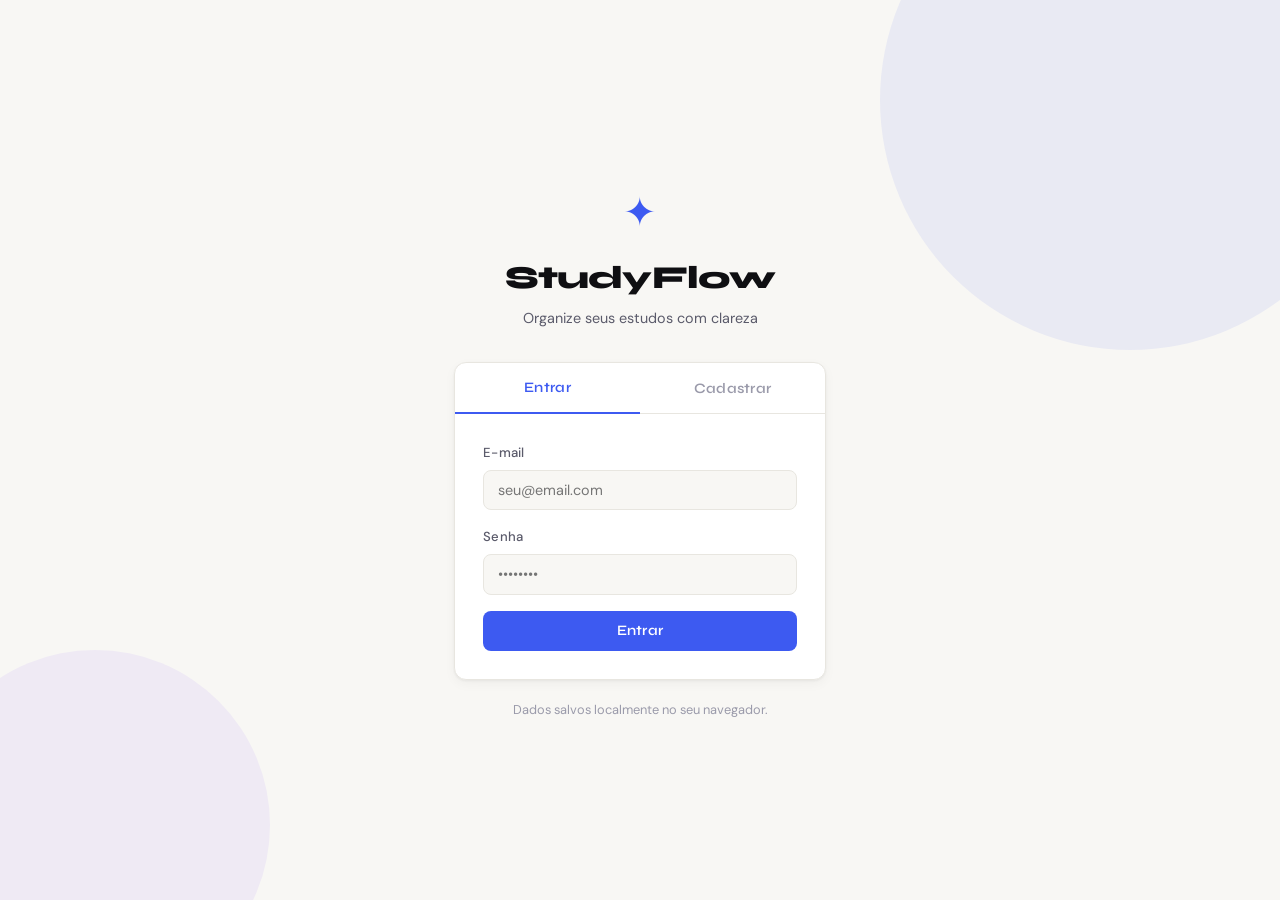
==== index.html @ bb1162b4 "Primeiro commit do StudyFlow" ====
<!DOCTYPE html>
<html lang="pt-BR">
<head>
  <meta charset="UTF-8" />
  <meta name="viewport" content="width=device-width, initial-scale=1.0" />
  <title>StudyFlow — Login</title>
  <link rel="stylesheet" href="css/style.css" />
  <link href="https://fonts.googleapis.com/css2?family=Syne:wght@400;600;700;800&family=DM+Sans:wght@300;400;500&display=swap" rel="stylesheet" />
</head>
<body class="auth-page">

  <div class="auth-container">
    <div class="auth-brand">
      <div class="brand-icon">✦</div>
      <h1>StudyFlow</h1>
      <p>Organize seus estudos com clareza</p>
    </div>

    <div class="auth-card">
      <div class="tabs">
        <button class="tab active" data-tab="login">Entrar</button>
        <button class="tab" data-tab="register">Cadastrar</button>
      </div>

      <!-- Login Form -->
      <form id="loginForm" class="auth-form active">
        <div class="form-group">
          <label for="loginEmail">E-mail</label>
          <input type="email" id="loginEmail" placeholder="seu@email.com" required />
        </div>
        <div class="form-group">
          <label for="loginPassword">Senha</label>
          <input type="password" id="loginPassword" placeholder="••••••••" required />
        </div>
        <div id="loginError" class="error-msg hidden"></div>
        <button type="submit" class="btn-primary">Entrar</button>
      </form>

      <!-- Register Form -->
      <form id="registerForm" class="auth-form">
        <div class="form-group">
          <label for="regName">Nome completo</label>
          <input type="text" id="regName" placeholder="Seu nome" required />
        </div>
        <div class="form-group">
          <label for="regEmail">E-mail</label>
          <input type="email" id="regEmail" placeholder="seu@email.com" required />
        </div>
        <div class="form-group">
          <label for="regPassword">Senha</label>
          <input type="password" id="regPassword" placeholder="mín. 6 caracteres" required />
        </div>
        <div id="registerError" class="error-msg hidden"></div>
        <div id="registerSuccess" class="success-msg hidden"></div>
        <button type="submit" class="btn-primary">Criar conta</button>
      </form>
    </div>

    <p class="auth-footer">Dados salvos localmente no seu navegador.</p>
  </div>

  <div class="auth-bg">
    <div class="bg-shape s1"></div>
    <div class="bg-shape s2"></div>
    <div class="bg-shape s3"></div>
  </div>

  <script src="js/auth.js"></script>
</body>
</html>
---- css/style.css ----
/* ===========================
   StudyFlow — Global Styles
   =========================== */

:root {
  --bg: #F8F7F4;
  --bg-card: #FFFFFF;
  --bg-sidebar: #0F0F12;
  --text-primary: #0F0F12;
  --text-secondary: #5A5A6A;
  --text-muted: #9A9AAA;
  --border: #E8E6E0;
  --accent: #3D5AF1;
  --accent-light: #EEF1FE;
  --green: #22C55E;
  --green-light: #DCFCE7;
  --amber: #F59E0B;
  --amber-light: #FEF3C7;
  --red: #EF4444;
  --red-light: #FEE2E2;
  --purple: #8B5CF6;
  --purple-light: #EDE9FE;
  --radius: 12px;
  --radius-sm: 8px;
  --shadow: 0 1px 3px rgba(0,0,0,.06), 0 4px 12px rgba(0,0,0,.04);
  --transition: 0.18s ease;
}

* { box-sizing: border-box; margin: 0; padding: 0; }

body {
  font-family: 'DM Sans', sans-serif;
  background: var(--bg);
  color: var(--text-primary);
  min-height: 100vh;
  font-size: 15px;
  line-height: 1.6;
}

h1, h2, h3, .sidebar-brand {
  font-family: 'Syne', sans-serif;
}

/* ===========================
   AUTH PAGE
   =========================== */
.auth-page {
  display: flex;
  align-items: center;
  justify-content: center;
  min-height: 100vh;
  position: relative;
  overflow: hidden;
}

.auth-container {
  position: relative;
  z-index: 10;
  width: 100%;
  max-width: 420px;
  padding: 2rem 1.5rem;
}

.auth-brand {
  text-align: center;
  margin-bottom: 2rem;
}

.auth-brand .brand-icon {
  font-size: 2.5rem;
  color: var(--accent);
  display: block;
  margin-bottom: 0.5rem;
  animation: spin 8s linear infinite;
}

@keyframes spin {
  from { transform: rotate(0deg); }
  to { transform: rotate(360deg); }
}

.auth-brand h1 {
  font-size: 2rem;
  font-weight: 800;
  letter-spacing: -0.03em;
  color: var(--text-primary);
}

.auth-brand p {
  color: var(--text-secondary);
  font-size: 0.9rem;
  margin-top: 0.25rem;
}

.auth-card {
  background: var(--bg-card);
  border-radius: var(--radius);
  border: 1px solid var(--border);
  box-shadow: var(--shadow);
  overflow: hidden;
}

.tabs {
  display: flex;
  border-bottom: 1px solid var(--border);
}

.tab {
  flex: 1;
  padding: 1rem;
  background: none;
  border: none;
  font-family: 'Syne', sans-serif;
  font-size: 0.9rem;
  font-weight: 600;
  color: var(--text-muted);
  cursor: pointer;
  transition: var(--transition);
  letter-spacing: 0.02em;
}

.tab.active {
  color: var(--accent);
  border-bottom: 2px solid var(--accent);
  margin-bottom: -1px;
}

.tab:hover:not(.active) { background: var(--bg); }

.auth-form {
  display: none;
  padding: 1.75rem;
  flex-direction: column;
  gap: 1rem;
}

.auth-form.active { display: flex; }

.auth-footer {
  text-align: center;
  font-size: 0.8rem;
  color: var(--text-muted);
  margin-top: 1.25rem;
}

/* Animated bg shapes */
.auth-bg {
  position: fixed;
  inset: 0;
  pointer-events: none;
  z-index: 1;
}

.bg-shape {
  position: absolute;
  border-radius: 50%;
  opacity: 0.08;
  animation: float 12s ease-in-out infinite;
}

.bg-shape.s1 {
  width: 500px; height: 500px;
  background: var(--accent);
  top: -150px; right: -100px;
}

.bg-shape.s2 {
  width: 350px; height: 350px;
  background: var(--purple);
  bottom: -100px; left: -80px;
  animation-delay: -4s;
}

.bg-shape.s3 {
  width: 200px; height: 200px;
  background: var(--green);
  top: 50%; left: 40%;
  animation-delay: -8s;
}

@keyframes float {
  0%, 100% { transform: translateY(0) scale(1); }
  50% { transform: translateY(-30px) scale(1.04); }
}

/* ===========================
   FORM ELEMENTS
   =========================== */
.form-group {
  display: flex;
  flex-direction: column;
  gap: 0.4rem;
}

.form-group label {
  font-size: 0.82rem;
  font-weight: 500;
  color: var(--text-secondary);
  letter-spacing: 0.02em;
}

.form-row {
  display: grid;
  grid-template-columns: 1fr 1fr;
  gap: 1rem;
}

input[type="text"],
input[type="email"],
input[type="password"],
input[type="date"],
textarea,
select {
  width: 100%;
  padding: 0.65rem 0.9rem;
  border: 1.5px solid var(--border);
  border-radius: var(--radius-sm);
  font-family: 'DM Sans', sans-serif;
  font-size: 0.9rem;
  color: var(--text-primary);
  background: var(--bg);
  transition: var(--transition);
  outline: none;
}

input:focus, textarea:focus, select:focus {
  border-color: var(--accent);
  background: #fff;
  box-shadow: 0 0 0 3px rgba(61,90,241,0.1);
}

textarea { resize: vertical; }

.btn-primary {
  padding: 0.72rem 1.25rem;
  background: var(--accent);
  color: #fff;
  border: none;
  border-radius: var(--radius-sm);
  font-family: 'Syne', sans-serif;
  font-size: 0.9rem;
  font-weight: 600;
  cursor: pointer;
  transition: var(--transition);
  letter-spacing: 0.02em;
}

.btn-primary:hover {
  background: #2d47d8;
  transform: translateY(-1px);
}

.btn-primary:active { transform: translateY(0); }

.btn-secondary {
  padding: 0.72rem 1.25rem;
  background: transparent;
  color: var(--text-secondary);
  border: 1.5px solid var(--border);
  border-radius: var(--radius-sm);
  font-family: 'Syne', sans-serif;
  font-size: 0.9rem;
  font-weight: 600;
  cursor: pointer;
  transition: var(--transition);
}

.btn-secondary:hover { background: var(--bg); border-color: var(--text-muted); }

.error-msg {
  background: var(--red-light);
  color: var(--red);
  padding: 0.6rem 0.9rem;
  border-radius: var(--radius-sm);
  font-size: 0.85rem;
  border: 1px solid rgba(239,68,68,0.2);
}

.success-msg {
  background: var(--green-light);
  color: #166534;
  padding: 0.6rem 0.9rem;
  border-radius: var(--radius-sm);
  font-size: 0.85rem;
  border: 1px solid rgba(34,197,94,0.2);
}

.hidden { display: none !important; }

/* ===========================
   APP LAYOUT
   =========================== */
.app-page {
  display: flex;
  min-height: 100vh;
}

/* SIDEBAR */
.sidebar {
  width: 240px;
  background: var(--bg-sidebar);
  display: flex;
  flex-direction: column;
  padding: 1.5rem 1rem;
  position: fixed;
  top: 0;
  left: 0;
  bottom: 0;
  z-index: 100;
}

.sidebar-brand {
  display: flex;
  align-items: center;
  gap: 0.6rem;
  font-size: 1.15rem;
  font-weight: 800;
  color: #fff;
  padding: 0.5rem 0.75rem 1.5rem;
  letter-spacing: -0.02em;
}

.sidebar-brand .brand-icon {
  color: var(--accent);
  font-size: 1.4rem;
}

.sidebar-nav {
  display: flex;
  flex-direction: column;
  gap: 0.25rem;
  flex: 1;
}

.nav-item {
  display: flex;
  align-items: center;
  gap: 0.75rem;
  padding: 0.65rem 0.75rem;
  border-radius: var(--radius-sm);
  color: #9090B0;
  text-decoration: none;
  font-family: 'Syne', sans-serif;
  font-size: 0.88rem;
  font-weight: 600;
  transition: var(--transition);
  letter-spacing: 0.01em;
}

.nav-item:hover { background: rgba(255,255,255,0.06); color: #fff; }
.nav-item.active { background: rgba(61,90,241,0.2); color: var(--accent); }

.nav-icon { font-size: 1rem; }

.sidebar-user {
  display: flex;
  align-items: center;
  gap: 0.75rem;
  padding: 1rem 0.75rem 0;
  border-top: 1px solid rgba(255,255,255,0.08);
  margin-top: auto;
}

.user-avatar {
  width: 36px;
  height: 36px;
  border-radius: 50%;
  background: var(--accent);
  color: #fff;
  display: flex;
  align-items: center;
  justify-content: center;
  font-family: 'Syne', sans-serif;
  font-weight: 700;
  font-size: 0.85rem;
  flex-shrink: 0;
}

.user-info { min-width: 0; }

.user-name {
  font-size: 0.82rem;
  font-weight: 500;
  color: #ccc;
  white-space: nowrap;
  overflow: hidden;
  text-overflow: ellipsis;
}

.btn-logout {
  background: none;
  border: none;
  color: #666;
  font-size: 0.78rem;
  cursor: pointer;
  padding: 0;
  transition: var(--transition);
}

.btn-logout:hover { color: var(--red); }

/* MAIN CONTENT */
.main-content {
  margin-left: 240px;
  flex: 1;
  padding: 2rem 2.5rem;
  min-height: 100vh;
}

.page-header {
  display: flex;
  align-items: flex-start;
  justify-content: space-between;
  margin-bottom: 2rem;
}

.page-header h2 {
  font-size: 1.6rem;
  font-weight: 800;
  letter-spacing: -0.03em;
  color: var(--text-primary);
}

.header-sub {
  font-size: 0.88rem;
  color: var(--text-muted);
  margin-top: 0.2rem;
}

.header-date {
  font-size: 0.85rem;
  color: var(--text-muted);
  text-align: right;
  font-weight: 500;
}

/* ===========================
   DASHBOARD
   =========================== */
.stats-grid {
  display: grid;
  grid-template-columns: repeat(4, 1fr);
  gap: 1rem;
  margin-bottom: 1.5rem;
}

.stat-card {
  background: var(--bg-card);
  border: 1px solid var(--border);
  border-radius: var(--radius);
  padding: 1.25rem 1.5rem;
  position: relative;
  overflow: hidden;
  transition: var(--transition);
}

.stat-card::before {
  content: '';
  position: absolute;
  top: 0;
  left: 0;
  right: 0;
  height: 3px;
}

.stat-card.accent-blue::before { background: var(--accent); }
.stat-card.accent-green::before { background: var(--green); }
.stat-card.accent-amber::before { background: var(--amber); }
.stat-card.accent-purple::before { background: var(--purple); }

.stat-card:hover { transform: translateY(-2px); box-shadow: var(--shadow); }

.stat-label {
  font-size: 0.78rem;
  color: var(--text-muted);
  font-weight: 500;
  letter-spacing: 0.04em;
  text-transform: uppercase;
  margin-bottom: 0.5rem;
}

.stat-value {
  font-family: 'Syne', sans-serif;
  font-size: 2rem;
  font-weight: 800;
  letter-spacing: -0.03em;
  color: var(--text-primary);
}

.progress-section {
  background: var(--bg-card);
  border: 1px solid var(--border);
  border-radius: var(--radius);
  padding: 1.25rem 1.5rem;
  margin-bottom: 1.75rem;
}

.progress-header {
  display: flex;
  justify-content: space-between;
  font-size: 0.85rem;
  font-weight: 500;
  color: var(--text-secondary);
  margin-bottom: 0.75rem;
}

.progress-bar {
  height: 8px;
  background: var(--bg);
  border-radius: 100px;
  overflow: hidden;
}

.progress-fill {
  height: 100%;
  background: linear-gradient(90deg, var(--accent), var(--purple));
  border-radius: 100px;
  transition: width 0.6s cubic-bezier(.4,0,.2,1);
}

.dashboard-bottom {
  display: grid;
  grid-template-columns: 1fr 360px;
  gap: 1.5rem;
}

.recent-tasks, .quick-add-panel {
  background: var(--bg-card);
  border: 1px solid var(--border);
  border-radius: var(--radius);
  padding: 1.5rem;
}

.section-header {
  display: flex;
  align-items: center;
  justify-content: space-between;
  margin-bottom: 1rem;
}

.section-header h3 {
  font-size: 1rem;
  font-weight: 700;
  letter-spacing: -0.01em;
}

.link-small {
  font-size: 0.82rem;
  color: var(--accent);
  text-decoration: none;
  font-weight: 500;
}

.quick-add-panel h3 {
  font-size: 1rem;
  font-weight: 700;
  margin-bottom: 1rem;
  letter-spacing: -0.01em;
}

.quick-form {
  display: flex;
  flex-direction: column;
  gap: 0.75rem;
}

/* ===========================
   TASK ITEMS
   =========================== */
.task-item-mini {
  display: flex;
  align-items: center;
  gap: 0.75rem;
  padding: 0.75rem 0;
  border-bottom: 1px solid var(--border);
  transition: var(--transition);
}

.task-item-mini:last-child { border-bottom: none; }

.task-check {
  width: 20px;
  height: 20px;
  border: 2px solid var(--border);
  border-radius: 50%;
  display: flex;
  align-items: center;
  justify-content: center;
  cursor: pointer;
  flex-shrink: 0;
  transition: var(--transition);
  font-size: 0.7rem;
  color: transparent;
}

.task-check:hover { border-color: var(--accent); }
.task-check.done { background: var(--green); border-color: var(--green); color: #fff; }

.task-mini-title {
  flex: 1;
  font-size: 0.88rem;
  font-weight: 500;
}

.task-mini-title.done {
  text-decoration: line-through;
  color: var(--text-muted);
}

/* Full task list */
.tasks-full-list {
  display: flex;
  flex-direction: column;
  gap: 0.75rem;
}

.task-card {
  background: var(--bg-card);
  border: 1px solid var(--border);
  border-radius: var(--radius);
  padding: 1rem 1.25rem;
  display: flex;
  align-items: flex-start;
  gap: 1rem;
  transition: var(--transition);
}

.task-card:hover { box-shadow: var(--shadow); }
.task-card.done-card { opacity: 0.7; }

.task-card-check {
  width: 22px;
  height: 22px;
  border: 2px solid var(--border);
  border-radius: 50%;
  display: flex;
  align-items: center;
  justify-content: center;
  cursor: pointer;
  flex-shrink: 0;
  margin-top: 1px;
  transition: var(--transition);
  font-size: 0.75rem;
  color: transparent;
}

.task-card-check:hover { border-color: var(--green); }
.task-card-check.done { background: var(--green); border-color: var(--green); color: #fff; }

.task-card-body { flex: 1; min-width: 0; }

.task-card-title {
  font-weight: 600;
  font-size: 0.95rem;
  margin-bottom: 0.2rem;
}

.task-card-title.done { text-decoration: line-through; color: var(--text-muted); }

.task-card-desc {
  font-size: 0.83rem;
  color: var(--text-muted);
  margin-bottom: 0.5rem;
  white-space: nowrap;
  overflow: hidden;
  text-overflow: ellipsis;
}

.task-meta {
  display: flex;
  align-items: center;
  gap: 0.5rem;
  flex-wrap: wrap;
}

.badge {
  font-size: 0.72rem;
  font-weight: 600;
  padding: 0.2rem 0.6rem;
  border-radius: 100px;
  letter-spacing: 0.03em;
}

.badge-subject {
  background: var(--accent-light);
  color: var(--accent);
}

.badge-high { background: var(--red-light); color: var(--red); }
.badge-medium { background: var(--amber-light); color: #92400e; }
.badge-low { background: var(--green-light); color: #166534; }

.badge-due {
  background: var(--bg);
  color: var(--text-muted);
  border: 1px solid var(--border);
}

.badge-due.overdue { background: var(--red-light); color: var(--red); border-color: transparent; }

.task-card-actions {
  display: flex;
  gap: 0.4rem;
  flex-shrink: 0;
}

.btn-icon {
  width: 30px;
  height: 30px;
  border: none;
  border-radius: var(--radius-sm);
  background: transparent;
  cursor: pointer;
  display: flex;
  align-items: center;
  justify-content: center;
  font-size: 0.85rem;
  color: var(--text-muted);
  transition: var(--transition);
}

.btn-icon:hover { background: var(--bg); color: var(--text-primary); }
.btn-icon.danger:hover { background: var(--red-light); color: var(--red); }

/* ===========================
   FILTERS
   =========================== */
.filters-bar {
  display: flex;
  align-items: center;
  justify-content: space-between;
  gap: 1rem;
  margin-bottom: 1.5rem;
  flex-wrap: wrap;
}

.filter-tabs {
  display: flex;
  gap: 0.25rem;
  background: var(--bg-card);
  border: 1px solid var(--border);
  border-radius: var(--radius-sm);
  padding: 0.25rem;
}

.filter-tab {
  padding: 0.4rem 1rem;
  border: none;
  background: transparent;
  border-radius: 6px;
  font-family: 'Syne', sans-serif;
  font-size: 0.82rem;
  font-weight: 600;
  cursor: pointer;
  color: var(--text-muted);
  transition: var(--transition);
}

.filter-tab.active { background: var(--accent); color: #fff; }
.filter-tab:hover:not(.active) { background: var(--bg); color: var(--text-primary); }

.filter-controls {
  display: flex;
  gap: 0.75rem;
}

.filter-controls select {
  width: auto;
  min-width: 150px;
  font-size: 0.83rem;
  padding: 0.5rem 0.8rem;
}

/* ===========================
   SUBJECTS
   =========================== */
.subjects-grid {
  display: grid;
  grid-template-columns: repeat(auto-fill, minmax(260px, 1fr));
  gap: 1.25rem;
}

.subject-card {
  background: var(--bg-card);
  border: 1px solid var(--border);
  border-radius: var(--radius);
  overflow: hidden;
  transition: var(--transition);
}

.subject-card:hover { transform: translateY(-2px); box-shadow: var(--shadow); }

.subject-card-header {
  height: 6px;
}

.subject-card-body {
  padding: 1.25rem;
}

.subject-name {
  font-family: 'Syne', sans-serif;
  font-size: 1.05rem;
  font-weight: 700;
  margin-bottom: 0.5rem;
  letter-spacing: -0.01em;
}

.subject-stats {
  font-size: 0.82rem;
  color: var(--text-muted);
  margin-bottom: 1rem;
}

.subject-progress-bar {
  height: 5px;
  background: var(--bg);
  border-radius: 100px;
  overflow: hidden;
  margin-bottom: 1rem;
}

.subject-progress-fill {
  height: 100%;
  border-radius: 100px;
  transition: width 0.5s ease;
}

.subject-card-footer {
  display: flex;
  gap: 0.5rem;
}

/* ===========================
   MODAL
   =========================== */
.modal-overlay {
  position: fixed;
  inset: 0;
  background: rgba(0,0,0,0.45);
  z-index: 200;
  display: flex;
  align-items: center;
  justify-content: center;
  padding: 1rem;
  backdrop-filter: blur(2px);
}

.modal {
  background: var(--bg-card);
  border-radius: var(--radius);
  width: 100%;
  max-width: 520px;
  max-height: 90vh;
  overflow-y: auto;
  box-shadow: 0 20px 60px rgba(0,0,0,.2);
  animation: modalIn 0.2s ease;
}

.modal-sm { max-width: 380px; }

@keyframes modalIn {
  from { opacity: 0; transform: scale(0.96) translateY(8px); }
  to { opacity: 1; transform: scale(1) translateY(0); }
}

.modal-header {
  display: flex;
  align-items: center;
  justify-content: space-between;
  padding: 1.25rem 1.5rem;
  border-bottom: 1px solid var(--border);
}

.modal-header h3 {
  font-size: 1.05rem;
  font-weight: 700;
  letter-spacing: -0.01em;
}

.modal-close {
  background: none;
  border: none;
  font-size: 1rem;
  cursor: pointer;
  color: var(--text-muted);
  width: 30px;
  height: 30px;
  border-radius: 6px;
  display: flex;
  align-items: center;
  justify-content: center;
  transition: var(--transition);
}

.modal-close:hover { background: var(--bg); color: var(--text-primary); }

.modal form {
  padding: 1.5rem;
  display: flex;
  flex-direction: column;
  gap: 1rem;
}

.modal-footer {
  display: flex;
  justify-content: flex-end;
  gap: 0.75rem;
  padding-top: 0.5rem;
}

/* ===========================
   COLOR PICKER
   =========================== */
.color-picker {
  display: flex;
  gap: 0.5rem;
  flex-wrap: wrap;
}

.color-dot {
  width: 30px;
  height: 30px;
  border-radius: 50%;
  border: 3px solid transparent;
  cursor: pointer;
  transition: var(--transition);
  outline: none;
}

.color-dot:hover { transform: scale(1.15); }
.color-dot.active { border-color: var(--text-primary); transform: scale(1.1); }

/* ===========================
   EMPTY STATE
   =========================== */
.empty-state {
  text-align: center;
  padding: 4rem 2rem;
  color: var(--text-muted);
}

.empty-icon {
  font-size: 3rem;
  margin-bottom: 1rem;
  opacity: 0.3;
}

.empty-state p {
  font-size: 0.95rem;
  margin-bottom: 1.25rem;
}

/* ===========================
   RESPONSIVE
   =========================== */
@media (max-width: 1024px) {
  .stats-grid { grid-template-columns: repeat(2, 1fr); }
  .dashboard-bottom { grid-template-columns: 1fr; }
}

@media (max-width: 768px) {
  .sidebar { width: 64px; padding: 1rem 0.5rem; }
  .sidebar-brand span:last-child,
  .nav-item > span:last-child,
  .user-info { display: none; }
  .sidebar-brand { justify-content: center; }
  .nav-item { justify-content: center; }
  .sidebar-user { justify-content: center; }
  .main-content { margin-left: 64px; padding: 1.25rem; }
  .stats-grid { grid-template-columns: 1fr 1fr; }
  .form-row { grid-template-columns: 1fr; }
}
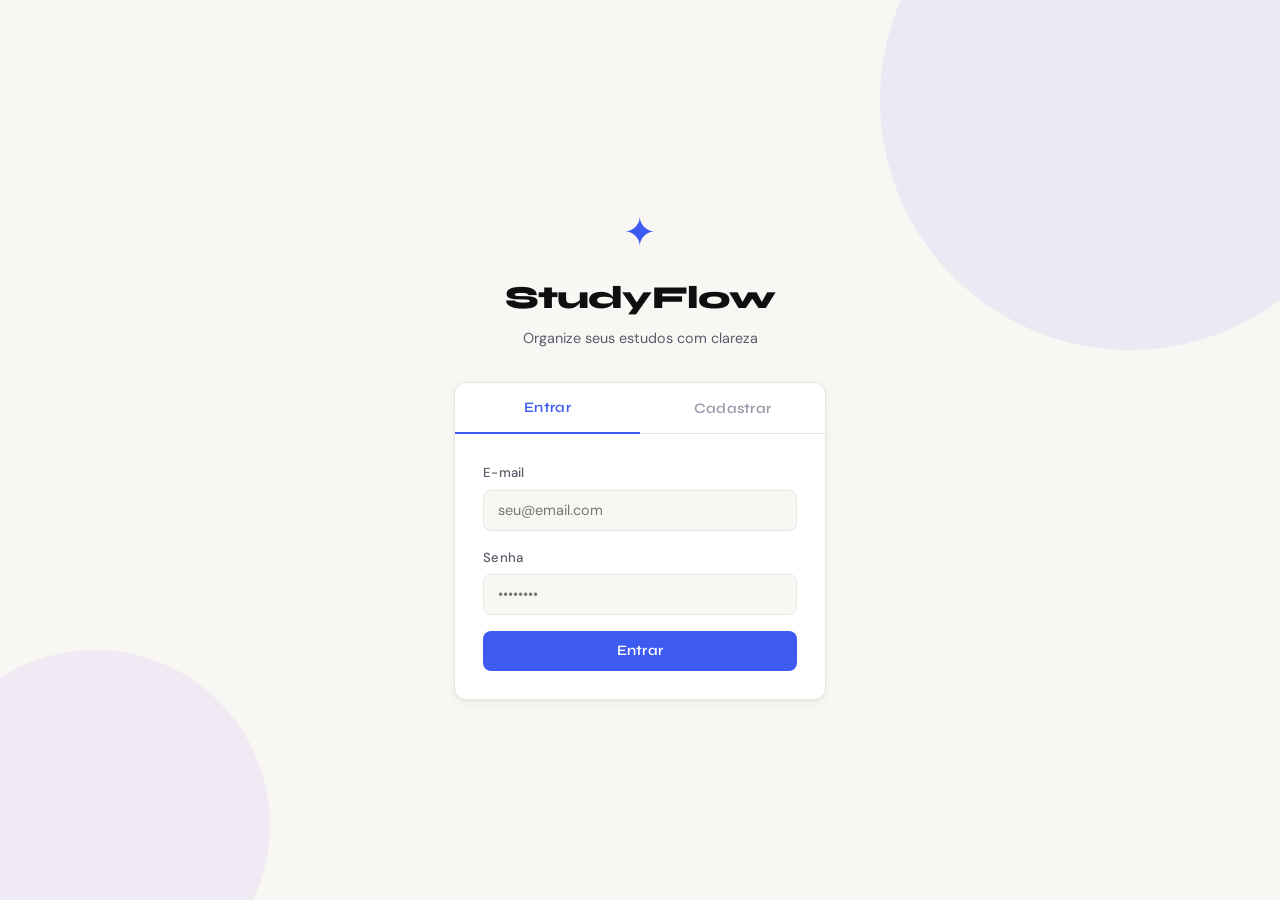
==== commit 25e10aed: "Atualiza index do projeto" ====
--- a/index.html
+++ b/index.html
@@ -56,7 +56,6 @@
       </form>
     </div>
 
-    <p class="auth-footer">Dados salvos localmente no seu navegador.</p>
   </div>
 
   <div class="auth-bg">
